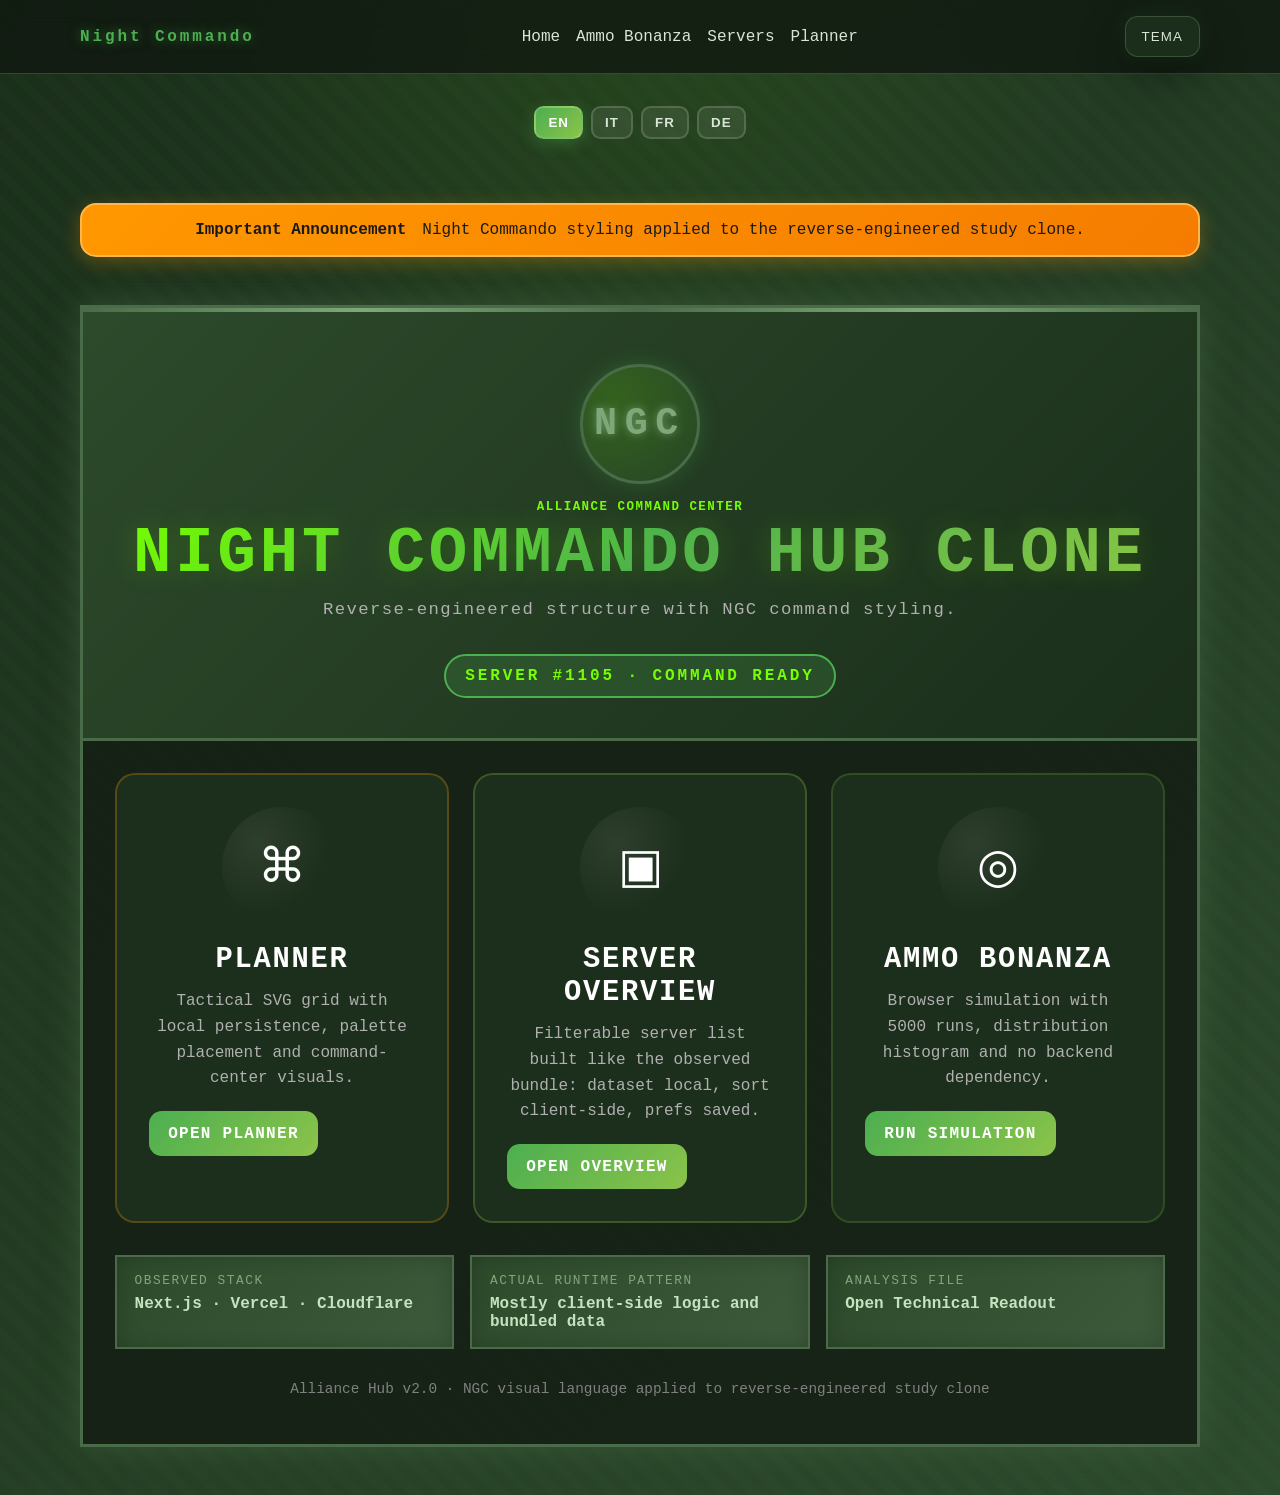
==== index.html @ fc0028a7 "Initial Last War Season 5 planner snapshot" ====
<!DOCTYPE html>
<html lang="it">
  <head>
    <meta charset="utf-8" />
    <meta name="viewport" content="width=device-width, initial-scale=1" />
    <title>Night Commando Clone Analysis</title>
    <link rel="stylesheet" href="/assets/styles.css" />
  </head>
  <body data-page="home">
    <header class="site-header">
      <div class="wrap nav">
        <a class="brand" href="/">Night Commando</a>
        <nav class="main-nav">
          <a href="/">Home</a>
          <a href="/events/ammo-bonanza/">Ammo Bonanza</a>
          <a href="/servers/">Servers</a>
          <a href="/maps/planner/">Planner</a>
        </nav>
        <button id="theme-toggle" class="ghost-button" type="button">Tema</button>
      </div>
    </header>

    <main>
      <section class="wrap section home-topbar">
        <div class="lang-cluster">
          <button class="lang-pill active" type="button">EN</button>
          <button class="lang-pill" type="button">IT</button>
          <button class="lang-pill" type="button">FR</button>
          <button class="lang-pill" type="button">DE</button>
        </div>
      </section>

      <section class="wrap section">
        <div class="announcement-banner">
          <strong>Important Announcement</strong>
          <span>Night Commando styling applied to the reverse-engineered study clone.</span>
        </div>
      </section>

      <section class="wrap home-command-center">
        <div class="home-shell">
          <div class="home-header">
            <div class="alliance-seal">NGC</div>
            <p class="eyebrow">Alliance Command Center</p>
            <h1>Night Commando Hub Clone</h1>
            <p class="subtitle">Reverse-engineered structure with NGC command styling.</p>
            <div class="alliance-tag">SERVER #1105 · COMMAND READY</div>
          </div>

          <div class="cards-container">
            <a class="card-link" href="/maps/planner/">
              <article class="command-card planner-card">
                <div class="card-icon">⌘</div>
                <h2 class="card-title">Planner</h2>
                <p class="card-description">
                  Tactical SVG grid with local persistence, palette placement and command-center visuals.
                </p>
                <span class="card-button">Open Planner</span>
              </article>
            </a>

            <a class="card-link" href="/servers/">
              <article class="command-card stats-card">
                <div class="card-icon">▣</div>
                <h2 class="card-title">Server Overview</h2>
                <p class="card-description">
                  Filterable server list built like the observed bundle: dataset local, sort client-side, prefs saved.
                </p>
                <span class="card-button">Open Overview</span>
              </article>
            </a>

            <a class="card-link" href="/events/ammo-bonanza/">
              <article class="command-card sim-card">
                <div class="card-icon">◎</div>
                <h2 class="card-title">Ammo Bonanza</h2>
                <p class="card-description">
                  Browser simulation with 5000 runs, distribution histogram and no backend dependency.
                </p>
                <span class="card-button">Run Simulation</span>
              </article>
            </a>
          </div>

          <div class="home-readout">
            <div class="readout-card">
              <span class="readout-label">Observed Stack</span>
              <strong>Next.js · Vercel · Cloudflare</strong>
            </div>
            <div class="readout-card">
              <span class="readout-label">Actual Runtime Pattern</span>
              <strong>Mostly client-side logic and bundled data</strong>
            </div>
            <div class="readout-card">
              <span class="readout-label">Analysis File</span>
              <strong><a href="/ANALISI.md">Open Technical Readout</a></strong>
            </div>
          </div>

          <footer class="home-footer">
            <p>Alliance Hub v2.0 · NGC visual language applied to reverse-engineered study clone</p>
          </footer>
        </div>
      </section>
    </main>

    <script src="/assets/app.js"></script>
  </body>
</html>
---- assets/styles.css ----
:root {
  --bg: #101810;
  --bg-strong: #182718;
  --panel: rgba(30, 50, 30, 0.88);
  --panel-2: rgba(41, 66, 41, 0.92);
  --text: #d9e6d6;
  --muted: #a4b7a1;
  --line: rgba(130, 168, 122, 0.3);
  --accent: #4caf50;
  --accent-strong: #76ff03;
  --secondary: #8bc34a;
  --warning: #ff9800;
  --focus: #90ee90;
  --shadow: 0 18px 46px rgba(0, 0, 0, 0.4);
  --panel-shadow: 0 0 22px rgba(76, 175, 80, 0.12);
}

body.dark {
  --bg: #0f160f;
  --bg-strong: #162616;
  --panel: rgba(30, 50, 30, 0.88);
  --panel-2: rgba(41, 66, 41, 0.92);
  --text: #d9e6d6;
  --muted: #a4b7a1;
  --line: rgba(130, 168, 122, 0.3);
  --accent: #4caf50;
  --accent-strong: #76ff03;
  --secondary: #8bc34a;
  --warning: #ff9800;
  --focus: #90ee90;
  --shadow: 0 18px 46px rgba(0, 0, 0, 0.4);
  --panel-shadow: 0 0 22px rgba(76, 175, 80, 0.12);
}

* { box-sizing: border-box; }

html, body {
  margin: 0;
  min-height: 100%;
  background:
    repeating-linear-gradient(
      45deg,
      transparent,
      transparent 10px,
      rgba(76, 175, 80, 0.025) 10px,
      rgba(76, 175, 80, 0.025) 20px
    ),
    radial-gradient(circle at top center, rgba(118, 255, 3, 0.08), transparent 30rem),
    linear-gradient(135deg, #1a2e1a 0%, #2d4a2d 100%);
  color: var(--text);
  font-family: "Courier New", monospace;
}

a { color: inherit; text-decoration: none; }
code { font-family: monospace; }

.wrap {
  width: min(1120px, calc(100% - 2rem));
  margin: 0 auto;
}

.site-header {
  position: sticky;
  top: 0;
  z-index: 20;
  background: rgba(16, 24, 16, 0.78);
  backdrop-filter: blur(12px);
  border-bottom: 1px solid var(--line);
}

.nav {
  display: flex;
  gap: 1rem;
  align-items: center;
  justify-content: space-between;
  padding: 1rem 0;
}

.brand {
  font-weight: 800;
  letter-spacing: 0.18em;
  color: var(--accent);
  text-shadow: 0 0 12px rgba(76, 175, 80, 0.5);
}

.main-nav {
  display: flex;
  gap: 1rem;
  flex-wrap: wrap;
}

.main-nav a[aria-current="page"] {
  color: var(--accent-strong);
  font-weight: 700;
}

.ghost-button,
.secondary-button,
.primary-button,
.palette-item {
  border: 1px solid var(--line);
  background: var(--panel);
  color: var(--text);
  padding: 0.75rem 1rem;
  border-radius: 0.8rem;
  cursor: pointer;
  box-shadow: var(--shadow), var(--panel-shadow);
  backdrop-filter: blur(10px);
  text-transform: uppercase;
  letter-spacing: 0.08em;
}

.primary-button {
  background: linear-gradient(135deg, var(--accent) 0%, var(--secondary) 100%);
  border-color: rgba(118, 255, 3, 0.3);
  color: #fff;
}

.primary-button:hover {
  background: linear-gradient(135deg, #5a7b57 0%, #6a8b67 100%);
  box-shadow: 0 8px 22px rgba(76, 175, 80, 0.35);
}
.secondary-button:hover,
.ghost-button:hover,
.palette-item:hover {
  background: var(--panel-2);
  transform: translateY(-2px);
}

.palette-item.is-active {
  border-color: rgba(118, 255, 3, 0.5);
  color: var(--accent-strong);
  box-shadow: 0 0 18px rgba(118, 255, 3, 0.18), var(--shadow);
}

.hero {
  padding: 4rem 0 2rem;
}

.home-topbar {
  padding-bottom: 0;
}

.lang-cluster {
  display: flex;
  justify-content: center;
  gap: 0.5rem;
  flex-wrap: wrap;
}

.lang-pill {
  background: rgba(255, 255, 255, 0.08);
  border: 2px solid rgba(255, 255, 255, 0.15);
  color: var(--text);
  padding: 0.45rem 0.75rem;
  border-radius: 0.6rem;
  cursor: pointer;
  letter-spacing: 0.08em;
  font-weight: 700;
}

.lang-pill.active {
  background: linear-gradient(135deg, var(--accent) 0%, var(--secondary) 100%);
  color: white;
  box-shadow: 0 4px 15px rgba(76, 175, 80, 0.35);
}

.announcement-banner {
  display: flex;
  gap: 1rem;
  align-items: center;
  justify-content: center;
  padding: 1rem 1.25rem;
  border-radius: 1rem;
  background: linear-gradient(135deg, #ff9800 0%, #f57c00 100%);
  color: #1a1a1a;
  border: 2px solid #ffb74d;
  box-shadow: 0 5px 20px rgba(255, 152, 0, 0.3);
}

.home-command-center {
  padding-top: 1rem;
  padding-bottom: 3rem;
}

.home-shell {
  max-width: 1200px;
  margin: 0 auto;
  background: rgba(20, 32, 20, 0.9);
  border: 3px solid #4a6b47;
  box-shadow: 0 0 30px rgba(74, 107, 71, 0.5);
  position: relative;
  overflow: hidden;
}

.home-shell::before {
  content: "";
  position: absolute;
  inset: 0 auto auto 0;
  width: 100%;
  height: 4px;
  background: linear-gradient(90deg, #4a6b47 0%, #7fa87a 25%, #4a6b47 50%, #7fa87a 75%, #4a6b47 100%);
}

.home-header {
  text-align: center;
  padding: 3.5rem 1.5rem 2.5rem;
  background: linear-gradient(135deg, #2d4a2b 0%, #1a2e1a 100%);
  border-bottom: 3px solid #4a6b47;
}

.alliance-seal {
  width: 120px;
  height: 120px;
  margin: 0 auto 1rem;
  display: grid;
  place-items: center;
  border-radius: 999px;
  border: 3px solid #4a6b47;
  background: radial-gradient(circle at 30% 30%, rgba(118, 255, 3, 0.18), rgba(76, 175, 80, 0.08));
  color: #7fa87a;
  font-size: 2.4rem;
  font-weight: 800;
  letter-spacing: 0.2em;
  text-shadow: 0 0 10px rgba(127, 168, 122, 0.8);
  box-shadow: 0 0 20px rgba(76, 175, 80, 0.25);
}

.home-header h1 {
  margin-bottom: 0.75rem;
  background: linear-gradient(135deg, var(--accent-strong) 0%, var(--accent) 50%, var(--secondary) 100%);
  -webkit-background-clip: text;
  background-clip: text;
  color: transparent;
  text-shadow: 0 0 30px rgba(118, 255, 3, 0.2);
}

.subtitle {
  font-size: 1.08rem;
  color: #b0b0b0;
  letter-spacing: 0.08em;
}

.alliance-tag {
  display: inline-block;
  margin-top: 1.1rem;
  padding: 0.7rem 1.2rem;
  background: rgba(76, 175, 80, 0.2);
  border: 2px solid var(--accent);
  border-radius: 999px;
  font-weight: 700;
  color: var(--accent-strong);
  letter-spacing: 0.18em;
}

.cards-container {
  display: grid;
  grid-template-columns: repeat(auto-fit, minmax(320px, 1fr));
  gap: 1.5rem;
  padding: 2rem;
}

.card-link {
  display: block;
  text-decoration: none;
  color: inherit;
}

.command-card {
  min-height: 100%;
  background: rgba(30, 50, 30, 0.8);
  border: 2px solid rgba(255, 255, 255, 0.1);
  border-radius: 1.25rem;
  padding: 2rem;
  transition: all 0.35s ease;
  position: relative;
  overflow: hidden;
  backdrop-filter: blur(10px);
}

.command-card::before {
  content: "";
  position: absolute;
  inset: 0;
  background: linear-gradient(135deg, transparent 0%, rgba(255, 255, 255, 0.08) 100%);
  opacity: 0;
  transition: opacity 0.35s ease;
}

.card-link:hover .command-card::before {
  opacity: 1;
}

.card-link:hover .command-card {
  transform: translateY(-10px);
  box-shadow: 0 20px 60px rgba(0, 0, 0, 0.5);
}

.planner-card { border-color: rgba(255, 152, 0, 0.26); }
.stats-card { border-color: rgba(139, 195, 74, 0.28); }
.sim-card { border-color: rgba(104, 159, 56, 0.28); }

.card-link:hover .planner-card { border-color: #ff9800; box-shadow: 0 20px 60px rgba(255, 152, 0, 0.22); }
.card-link:hover .stats-card { border-color: #8bc34a; box-shadow: 0 20px 60px rgba(139, 195, 74, 0.22); }
.card-link:hover .sim-card { border-color: #689f38; box-shadow: 0 20px 60px rgba(104, 159, 56, 0.22); }

.card-icon {
  width: 120px;
  height: 120px;
  margin: 0 auto 1rem;
  display: grid;
  place-items: center;
  font-size: 3rem;
  color: #ffffff;
  border-radius: 999px;
  background: radial-gradient(circle at 30% 30%, rgba(255, 255, 255, 0.08), transparent 60%);
}

.card-title {
  text-align: center;
  font-size: 1.8rem;
  margin-bottom: 0.85rem;
  color: #ffffff;
}

.card-description {
  text-align: center;
  font-size: 1rem;
  color: #b0b0b0;
  line-height: 1.6;
  margin-bottom: 1.2rem;
}

.card-button {
  display: inline-block;
  padding: 0.85rem 1.2rem;
  border-radius: 0.8rem;
  background: linear-gradient(135deg, var(--accent) 0%, var(--secondary) 100%);
  color: white;
  font-weight: 700;
  text-transform: uppercase;
  letter-spacing: 0.08em;
}

.home-readout {
  display: grid;
  grid-template-columns: repeat(3, minmax(0, 1fr));
  gap: 1rem;
  padding: 0 2rem 2rem;
}

.readout-card {
  background: linear-gradient(135deg, #2d4a2b 0%, #3d5a3b 100%);
  border: 2px solid #4a6b47;
  padding: 1rem 1.1rem;
  color: #c4e3bf;
  box-shadow: inset 0 0 20px rgba(0, 0, 0, 0.2);
}

.readout-label {
  display: block;
  margin-bottom: 0.45rem;
  color: #7fa87a;
  font-size: 0.8rem;
  text-transform: uppercase;
  letter-spacing: 0.12em;
}

.home-footer {
  text-align: center;
  padding: 0 1.5rem 2rem;
  color: #808080;
  font-size: 0.9rem;
}

.hero-grid {
  display: grid;
  gap: 2rem;
  align-items: center;
  grid-template-columns: 1.25fr 0.95fr;
}

.eyebrow {
  margin: 0 0 0.5rem;
  text-transform: uppercase;
  letter-spacing: 0.12em;
  font-size: 0.78rem;
  color: var(--accent-strong);
  font-weight: 700;
}

h1, h2, h3, p { margin-top: 0; }
h1 { font-size: clamp(2rem, 5vw, 4rem); line-height: 1.02; }
h2 { font-size: clamp(1.5rem, 3vw, 2.2rem); }

h1, h2 {
  text-transform: uppercase;
  letter-spacing: 0.06em;
}

.lede {
  font-size: 1.05rem;
  color: var(--muted);
  max-width: 64ch;
}

.actions,
.sidebar-actions,
.toolbar-row,
.radio-row {
  display: flex;
  gap: 0.75rem;
  flex-wrap: wrap;
}

.section { padding: 2rem 0; }

.section-head { margin-bottom: 1rem; }

.card-grid {
  display: grid;
  gap: 1rem;
}

.card-grid.three { grid-template-columns: repeat(3, minmax(0, 1fr)); }

.card,
.tool-sidebar,
.toolbar,
.table-card {
  background: var(--panel);
  border: 2px solid var(--line);
  border-radius: 1.2rem;
  padding: 1.2rem;
  box-shadow: var(--shadow), var(--panel-shadow);
  backdrop-filter: blur(10px);
  position: relative;
  overflow: hidden;
}

.card::before,
.tool-sidebar::before,
.toolbar::before,
.table-card::before {
  content: "";
  position: absolute;
  inset: 0;
  background: linear-gradient(135deg, transparent 0%, rgba(255, 255, 255, 0.06) 100%);
  opacity: 0;
  transition: opacity 0.3s ease;
  pointer-events: none;
}

.card:hover::before,
.tool-sidebar:hover::before,
.toolbar:hover::before,
.table-card:hover::before {
  opacity: 1;
}

.link-card { display: block; }

.link-card:hover,
.mock-card:hover {
  transform: translateY(-6px);
  border-color: rgba(118, 255, 3, 0.35);
  box-shadow: 0 20px 60px rgba(0, 0, 0, 0.5), 0 0 24px rgba(76, 175, 80, 0.16);
}

.callout {
  border-left: 6px solid var(--warning);
}

.mock-card {
  min-height: 340px;
  display: grid;
  place-items: center;
}

.grid-preview {
  display: grid;
  grid-template-columns: repeat(5, 1fr);
  gap: 0.6rem;
  width: min(320px, 100%);
}

.grid-preview span {
  aspect-ratio: 1;
  border-radius: 0.6rem;
  background: rgba(127, 168, 122, 0.18);
}

.grid-preview .accent { background: rgba(118, 255, 3, 0.3); }
.grid-preview .soft { background: rgba(76, 175, 80, 0.16); }

.muted { color: var(--muted); }
.small { font-size: 0.88rem; }
.grow { flex: 1 1 240px; }

.tool-layout {
  display: grid;
  gap: 1rem;
  grid-template-columns: 260px minmax(0, 1fr);
  padding: 2rem 0;
}

.side-links {
  display: grid;
  gap: 0.5rem;
}

.side-links a,
.side-links span {
  padding: 0.75rem 0.85rem;
  border-radius: 0.75rem;
  background: var(--panel-2);
}

.side-links .active {
  background: rgba(76, 175, 80, 0.22);
  color: var(--accent-strong);
  font-weight: 700;
}

.form-block {
  display: grid;
  gap: 1rem;
  margin: 1.5rem 0;
}

.field {
  display: grid;
  gap: 0.35rem;
}

input,
select,
textarea {
  width: 100%;
  padding: 0.85rem 0.95rem;
  border: 1px solid var(--line);
  border-radius: 0.8rem;
  background: var(--panel);
  color: var(--text);
}

.result-grid {
  display: grid;
  grid-template-columns: repeat(3, minmax(0, 1fr));
  gap: 1rem;
  margin: 1rem 0;
}

.stat-card {
  border: 2px solid var(--line);
  border-radius: 1rem;
  padding: 1rem;
  background: var(--panel-2);
}

.stat-label {
  display: block;
  color: var(--muted);
  margin-bottom: 0.4rem;
}

.inset-card {
  margin-top: 1rem;
  background: var(--panel-2);
}

.histogram {
  display: grid;
  align-items: end;
  grid-auto-flow: column;
  grid-auto-columns: 1fr;
  gap: 0.4rem;
  min-height: 220px;
}

.bar {
  background: linear-gradient(180deg, var(--accent-strong), var(--accent));
  border-radius: 0.4rem 0.4rem 0 0;
  box-shadow: 0 0 12px rgba(118, 255, 3, 0.24);
}

.bar-wrap {
  display: grid;
  gap: 0.5rem;
  align-items: end;
}

.bar-label {
  font-size: 0.78rem;
  color: var(--muted);
  text-align: center;
}

.data-table {
  width: 100%;
  border-collapse: collapse;
}

.data-table th,
.data-table td {
  padding: 0.9rem 0.8rem;
  border-bottom: 1px solid var(--line);
  text-align: left;
}

.data-table thead {
  background: rgba(74, 107, 71, 0.2);
}

.data-table tbody tr:hover {
  background: rgba(127, 168, 122, 0.08);
}

.planner-shell {
  display: grid;
  grid-template-columns: 320px minmax(0, 1fr);
  gap: 1.1rem;
  padding: 1rem;
  min-height: calc(100vh - 73px);
  align-items: start;
}

.planner-sidebar {
  position: sticky;
  top: 86px;
  max-height: calc(100vh - 102px);
  overflow: auto;
}

.planner-stage {
  min-width: 0;
}

.palette {
  display: grid;
  gap: 0.6rem;
  margin: 1rem 0;
}

.palette-group {
  display: grid;
  gap: 0.6rem;
}

.palette-group + .palette-group {
  padding-top: 0.8rem;
  border-top: 1px solid var(--line);
}

.palette-title {
  margin: 0;
  font-size: 0.8rem;
  color: var(--accent-strong);
  text-transform: uppercase;
  letter-spacing: 0.12em;
}

.palette-note {
  display: block;
  margin-top: 0.3rem;
  color: var(--muted);
  font-size: 0.72rem;
}

.toggle-row {
  display: flex;
  align-items: center;
  gap: 0.65rem;
  padding: 0.65rem 0.8rem;
  border-radius: 0.75rem;
  background: var(--panel-2);
  color: var(--text);
}

.toggle-row input {
  width: auto;
  margin: 0;
}

.detail-card,
.route-list {
  display: grid;
  gap: 0.45rem;
  padding: 0.85rem;
  border-radius: 0.85rem;
  background: var(--panel-2);
  border: 1px solid var(--line);
}

.button-row {
  display: flex;
  gap: 0.5rem;
  flex-wrap: wrap;
}

.alliance-row {
  display: grid;
  grid-template-columns: minmax(0, 1fr) auto;
  gap: 0.45rem;
  align-items: stretch;
}

.alliance-row.is-active .alliance-chip {
  border-color: rgba(118, 255, 3, 0.45);
  box-shadow: 0 0 0 1px rgba(118, 255, 3, 0.2) inset;
}

.alliance-chip,
.alliance-delete {
  border: 1px solid var(--line);
  border-radius: 0.75rem;
  background: rgba(17, 28, 17, 0.46);
  color: var(--text);
}

.alliance-chip {
  width: 100%;
  display: grid;
  gap: 0.1rem;
  justify-items: start;
  padding: 0.7rem 0.8rem;
  text-align: left;
}

.alliance-delete {
  min-width: 42px;
  font-size: 1.2rem;
}

.alliance-color {
  width: 0.85rem;
  height: 0.85rem;
  border-radius: 999px;
  box-shadow: 0 0 0 1px rgba(255,255,255,0.18) inset;
}

.alliance-start-flag {
  display: inline-flex;
  align-items: center;
  justify-content: center;
  min-width: 3.1rem;
  padding: 0.18rem 0.45rem;
  border-radius: 999px;
  background: rgba(255,255,255,0.12);
  border: 1px solid rgba(255,255,255,0.35);
  color: #f5fbff;
  font-size: 0.66rem;
  font-weight: 800;
  letter-spacing: 0.08em;
}

.route-empty {
  color: var(--muted);
  font-size: 0.84rem;
}

.route-step {
  display: grid;
  gap: 0.15rem;
  padding: 0.65rem 0.75rem;
  border-radius: 0.75rem;
  background: rgba(17, 28, 17, 0.46);
  border: 1px solid rgba(130, 168, 122, 0.2);
}

.route-step.role-main-trunk {
  border-color: rgba(139, 193, 247, 0.44);
  background: rgba(20, 35, 44, 0.5);
}

.route-step.role-war-day-side,
.route-step.role-support-side {
  border-style: dashed;
  border-color: rgba(244, 193, 69, 0.46);
  background: rgba(44, 35, 18, 0.38);
}

.route-step.role-release {
  border-color: rgba(255, 107, 107, 0.48);
  background: rgba(52, 24, 24, 0.4);
}

.route-step strong {
  color: var(--accent-strong);
}

.timeline-day {
  display: grid;
  gap: 0.35rem;
  padding: 0.7rem 0.75rem;
  border-radius: 0.8rem;
  background: rgba(17, 28, 17, 0.56);
  border: 1px solid rgba(130, 168, 122, 0.24);
}

.timeline-day strong {
  color: var(--accent-strong);
}

.timeline-actions {
  color: var(--muted);
  font-size: 0.78rem;
  line-height: 1.45;
}

.simulation-plan {
  display: grid;
  gap: 0.5rem;
  padding: 0.75rem;
  border-radius: 0.85rem;
  background: rgba(17, 28, 17, 0.52);
  border: 1px solid rgba(130, 168, 122, 0.28);
}

.simulation-plan.is-preview {
  border-color: rgba(139, 193, 247, 0.9);
  box-shadow: inset 0 0 0 1px rgba(139, 193, 247, 0.3);
}

.simulation-plan-header {
  display: flex;
  align-items: center;
  justify-content: space-between;
  gap: 0.75rem;
  flex-wrap: wrap;
}

.simulation-plan-metrics {
  display: grid;
  grid-template-columns: repeat(2, minmax(0, 1fr));
  gap: 0.45rem;
}

.simulation-metric {
  padding: 0.5rem 0.6rem;
  border-radius: 0.7rem;
  background: rgba(76, 175, 80, 0.08);
  border: 1px solid rgba(130, 168, 122, 0.18);
  font-size: 0.78rem;
}

.planner-stage {
  display: grid;
  gap: 0.75rem;
}

.planner-toolbar {
  display: flex;
  align-items: center;
  justify-content: space-between;
  gap: 0.75rem;
  flex-wrap: wrap;
  padding: 0.75rem 1rem;
  border: 2px solid var(--line);
  border-radius: 1rem;
  background: var(--panel);
  box-shadow: var(--shadow), var(--panel-shadow);
}

.planner-day-legend {
  display: flex;
  align-items: center;
  gap: 0.45rem;
  flex-wrap: wrap;
}

.legend-pill {
  display: inline-flex;
  align-items: center;
  justify-content: center;
  min-width: 2.4rem;
  padding: 0.35rem 0.55rem;
  border-radius: 999px;
  font-size: 0.72rem;
  font-weight: 800;
  color: #101810;
  border: 1px solid rgba(10, 20, 10, 0.35);
}

.legend-pill.day-1 { background: #8BC1F7; }
.legend-pill.day-2 { background: #4CB140; }
.legend-pill.day-3 { background: #F4C145; }
.legend-pill.day-4 { background: #EC7A08; }
.legend-pill.day-5 { background: #FA83FC; }

.planner-board {
  min-height: 78vh;
  padding: 0.35rem;
  overflow: auto;
  border: 1px solid rgba(130, 168, 122, 0.18);
  background:
    radial-gradient(circle at center, rgba(118, 255, 3, 0.06), transparent 42%),
    linear-gradient(180deg, rgba(21, 35, 21, 0.98), rgba(13, 20, 13, 0.98));
}

.planner-svg {
  display: block;
  width: 100%;
  min-width: 1200px;
  height: auto;
  background:
    radial-gradient(circle at center, rgba(118, 255, 3, 0.08), transparent 38%),
    linear-gradient(180deg, #1a281a, #121a12);
  border-radius: 1rem;
  box-shadow: inset 0 0 0 1px rgba(130, 168, 122, 0.12);
}

.planner-svg image {
  pointer-events: none;
}

.map-cell {
  cursor: pointer;
  transition: opacity 140ms ease, transform 140ms ease, stroke 140ms ease;
}

.map-cell:hover {
  opacity: 1;
}

.map-cell.is-selected {
  stroke: #76ff03;
  stroke-width: 4;
}

.map-cell.is-path {
  stroke-width: 3;
  filter: saturate(1.08) brightness(1.08);
}

.map-cell.is-path.role-main-trunk {
  filter: saturate(1.14) brightness(1.12);
}

.map-cell.is-path.role-war-day-side,
.map-cell.is-path.role-support-side {
  stroke-dasharray: 6 4;
  filter: saturate(0.96) brightness(1.02);
}

.map-cell.is-path.role-release {
  stroke-dasharray: 3 3;
}

.map-cell.is-start {
  filter: saturate(1.15) brightness(1.15);
}

.map-cell.is-other-start {
  filter: saturate(1.05) brightness(1.06);
}

.map-path-line {
  stroke: #ffeb3b;
  stroke-width: 8;
  stroke-linecap: round;
  stroke-linejoin: round;
  fill: none;
  opacity: 0.8;
  pointer-events: none;
}

.map-path-dot {
  fill: #ffeb3b;
  stroke: #1a1a1a;
  stroke-width: 2;
  pointer-events: none;
}

.map-path-dot.role-main-trunk {
  stroke-width: 2.4;
}

.map-path-dot.role-war-day-side,
.map-path-dot.role-support-side {
  stroke: #fff4c2;
  stroke-dasharray: 4 2;
}

.map-path-dot.role-release {
  stroke: #ffd0d0;
}

.map-path-text {
  fill: #101810;
  font-family: "Courier New", monospace;
  font-size: 14px;
  font-weight: 800;
  text-anchor: middle;
  pointer-events: none;
}

.map-path-text.role-war-day-side,
.map-path-text.role-support-side {
  fill: #2b1f05;
}

.map-path-text.role-release {
  fill: #2b0505;
}

.map-start-badge {
  fill: rgba(255,255,255,0.92);
  stroke: rgba(16,24,16,0.85);
  stroke-width: 1.5;
  pointer-events: none;
}

.map-start-text {
  fill: #101810;
  font-family: "Courier New", monospace;
  font-size: 11px;
  font-weight: 900;
  letter-spacing: 0.08em;
  text-anchor: middle;
  pointer-events: none;
}

.map-marker {
  cursor: pointer;
}

.map-marker-core {
  stroke: rgba(10, 20, 10, 0.8);
  stroke-width: 3;
}

.map-marker.is-selected .map-marker-core {
  stroke: #76ff03;
  stroke-width: 5;
}

.map-marker.is-path .map-marker-core {
  stroke: #ffeb3b;
  stroke-width: 4;
}

.map-marker.is-path.role-main-trunk .map-marker-core {
  stroke-width: 5;
}

.map-marker.is-path.role-war-day-side .map-marker-core,
.map-marker.is-path.role-support-side .map-marker-core {
  stroke-dasharray: 7 4;
}

.map-marker-label {
  fill: #f6ffe9;
  font-family: "Courier New", monospace;
  font-size: 18px;
  font-weight: 700;
  text-anchor: middle;
  pointer-events: none;
}

.map-mini-label {
  fill: rgba(246, 255, 233, 0.9);
  font-family: "Courier New", monospace;
  font-size: 12px;
  font-weight: 700;
  text-anchor: middle;
  pointer-events: none;
}

.map-label {
  fill: #f3ffe8;
  font-family: "Courier New", monospace;
  font-size: 24px;
  font-weight: 700;
  text-anchor: middle;
  pointer-events: none;
}

.warzone-overlay {
  pointer-events: none;
}

.warzone-label {
  fill: rgba(245, 251, 255, 0.92);
  font-family: "Courier New", monospace;
  font-size: 14px;
  font-weight: 900;
  letter-spacing: 0.08em;
  text-anchor: middle;
  pointer-events: none;
}

.map-label.subtle {
  font-size: 18px;
  fill: rgba(243, 255, 232, 0.82);
}

body.dark .planner-svg {
  background: #172217;
}

@media (max-width: 900px) {
  .hero-grid,
  .tool-layout,
  .planner-shell,
  .card-grid.three,
  .result-grid,
  .home-readout {
    grid-template-columns: 1fr;
  }

  .planner-shell {
    gap: 0.85rem;
    padding: 0.75rem;
  }

  .planner-stage {
    order: -1;
  }

  .planner-sidebar {
    position: static;
    max-height: none;
    overflow: visible;
  }

  .planner-toolbar {
    position: sticky;
    top: 72px;
    z-index: 8;
  }

  .planner-board {
    min-height: 56vh;
    padding: 0.2rem;
  }

  .planner-svg {
    min-width: 900px;
  }

  .button-row {
    display: grid;
    grid-template-columns: 1fr 1fr;
  }

  .button-row > * {
    min-width: 0;
  }

  .simulation-plan-metrics {
    grid-template-columns: 1fr;
  }
}

@media (max-width: 560px) {
  .planner-shell {
    padding: 0.5rem;
  }

  .planner-toolbar {
    top: 68px;
    padding: 0.7rem 0.8rem;
  }

  .planner-board {
    min-height: 52vh;
  }

  .planner-svg {
    min-width: 760px;
  }

  .button-row {
    grid-template-columns: 1fr;
  }

  .detail-card,
  .route-list,
  .route-step,
  .simulation-plan {
    padding: 0.75rem;
  }
}
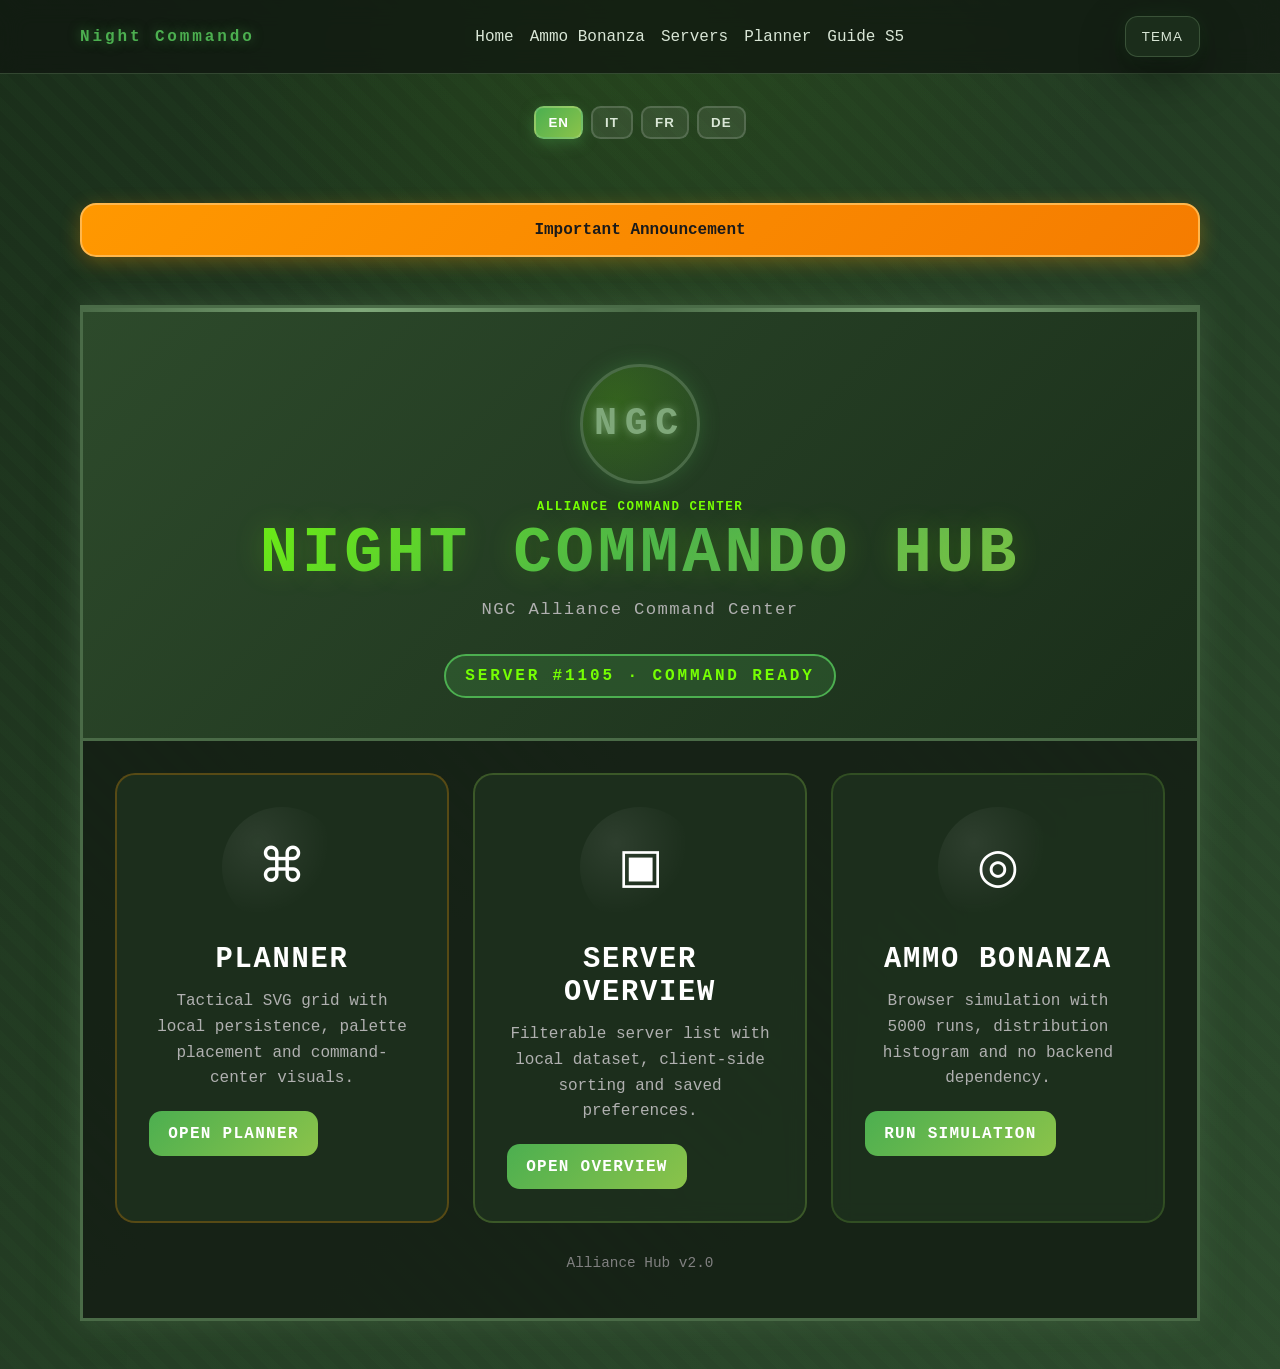
==== commit 2c672391: "Add Season 5 complete guide page - Full S5 Wild West guide with 8-week roadmap - Resources overview " ====
--- a/index.html
+++ b/index.html
@@ -3,18 +3,19 @@
   <head>
     <meta charset="utf-8" />
     <meta name="viewport" content="width=device-width, initial-scale=1" />
-    <title>Night Commando Clone Analysis</title>
-    <link rel="stylesheet" href="/assets/styles.css" />
+    <title>Night Commando Hub</title>
+    <link rel="stylesheet" href="./assets/styles.css" />
   </head>
   <body data-page="home">
     <header class="site-header">
       <div class="wrap nav">
-        <a class="brand" href="/">Night Commando</a>
+        <a class="brand" href="./">Night Commando</a>
         <nav class="main-nav">
-          <a href="/">Home</a>
-          <a href="/events/ammo-bonanza/">Ammo Bonanza</a>
-          <a href="/servers/">Servers</a>
-          <a href="/maps/planner/">Planner</a>
+          <a href="./">Home</a>
+          <a href="./events/ammo-bonanza/">Ammo Bonanza</a>
+          <a href="./servers/">Servers</a>
+          <a href="./maps/planner/">Planner</a>
+          <a href="./guide/">Guide S5</a>
         </nav>
         <button id="theme-toggle" class="ghost-button" type="button">Tema</button>
       </div>
@@ -33,7 +34,6 @@
       <section class="wrap section">
         <div class="announcement-banner">
           <strong>Important Announcement</strong>
-          <span>Night Commando styling applied to the reverse-engineered study clone.</span>
         </div>
       </section>
 
@@ -42,13 +42,13 @@
           <div class="home-header">
             <div class="alliance-seal">NGC</div>
             <p class="eyebrow">Alliance Command Center</p>
-            <h1>Night Commando Hub Clone</h1>
-            <p class="subtitle">Reverse-engineered structure with NGC command styling.</p>
+            <h1>Night Commando Hub</h1>
+            <p class="subtitle">NGC Alliance Command Center</p>
             <div class="alliance-tag">SERVER #1105 · COMMAND READY</div>
           </div>
 
           <div class="cards-container">
-            <a class="card-link" href="/maps/planner/">
+            <a class="card-link" href="./maps/planner/">
               <article class="command-card planner-card">
                 <div class="card-icon">⌘</div>
                 <h2 class="card-title">Planner</h2>
@@ -59,18 +59,18 @@
               </article>
             </a>
 
-            <a class="card-link" href="/servers/">
+            <a class="card-link" href="./servers/">
               <article class="command-card stats-card">
                 <div class="card-icon">▣</div>
                 <h2 class="card-title">Server Overview</h2>
                 <p class="card-description">
-                  Filterable server list built like the observed bundle: dataset local, sort client-side, prefs saved.
+                  Filterable server list with local dataset, client-side sorting and saved preferences.
                 </p>
                 <span class="card-button">Open Overview</span>
               </article>
             </a>
 
-            <a class="card-link" href="/events/ammo-bonanza/">
+            <a class="card-link" href="./events/ammo-bonanza/">
               <article class="command-card sim-card">
                 <div class="card-icon">◎</div>
                 <h2 class="card-title">Ammo Bonanza</h2>
@@ -82,28 +82,14 @@
             </a>
           </div>
 
-          <div class="home-readout">
-            <div class="readout-card">
-              <span class="readout-label">Observed Stack</span>
-              <strong>Next.js · Vercel · Cloudflare</strong>
-            </div>
-            <div class="readout-card">
-              <span class="readout-label">Actual Runtime Pattern</span>
-              <strong>Mostly client-side logic and bundled data</strong>
-            </div>
-            <div class="readout-card">
-              <span class="readout-label">Analysis File</span>
-              <strong><a href="/ANALISI.md">Open Technical Readout</a></strong>
-            </div>
-          </div>
 
           <footer class="home-footer">
-            <p>Alliance Hub v2.0 · NGC visual language applied to reverse-engineered study clone</p>
+            <p>Alliance Hub v2.0</p>
           </footer>
         </div>
       </section>
     </main>
 
-    <script src="/assets/app.js"></script>
+    <script src="./assets/app.js"></script>
   </body>
 </html>
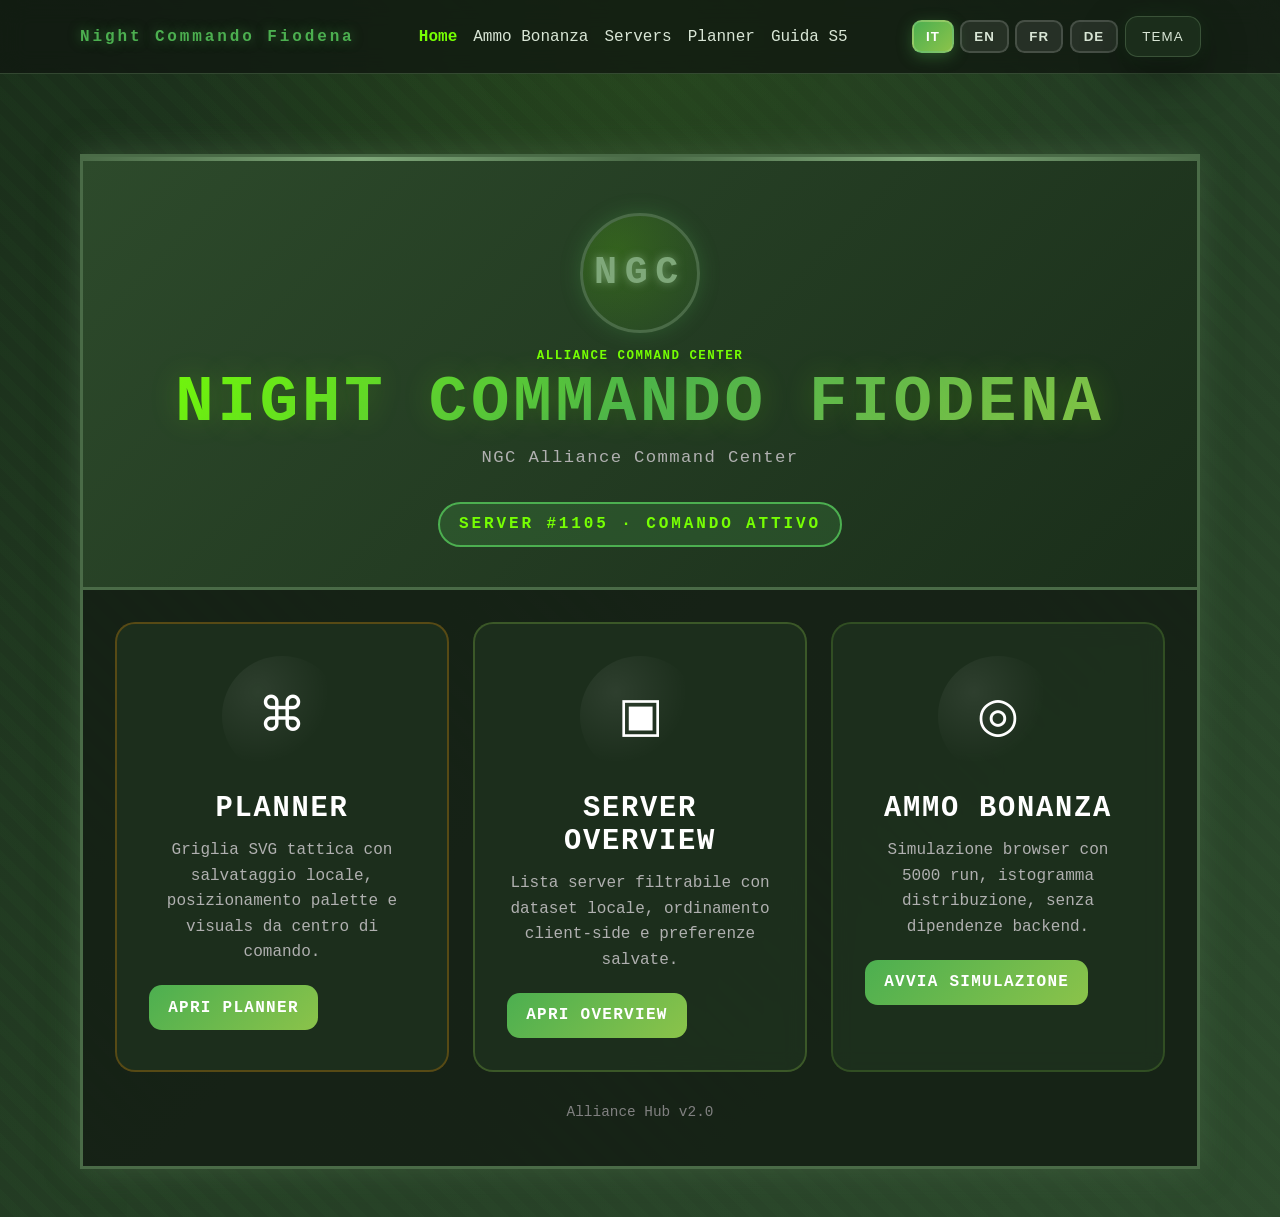
==== commit 88c961b3: "Add full i18n system (IT/EN/FR/DE) + rename to Night Commando Fiodena - Remove all CptHedgehog refer" ====
--- a/index.html
+++ b/index.html
@@ -3,93 +3,80 @@
   <head>
     <meta charset="utf-8" />
     <meta name="viewport" content="width=device-width, initial-scale=1" />
-    <title>Night Commando Hub</title>
+    <title>Night Commando Fiodena</title>
     <link rel="stylesheet" href="./assets/styles.css" />
   </head>
   <body data-page="home">
     <header class="site-header">
       <div class="wrap nav">
-        <a class="brand" href="./">Night Commando</a>
+        <a class="brand" href="./" data-i18n="nav_brand">Night Commando Fiodena</a>
         <nav class="main-nav">
-          <a href="./">Home</a>
-          <a href="./events/ammo-bonanza/">Ammo Bonanza</a>
-          <a href="./servers/">Servers</a>
-          <a href="./maps/planner/">Planner</a>
-          <a href="./guide/">Guide S5</a>
+          <a href="./" aria-current="page" data-i18n="nav_home">Home</a>
+          <a href="./events/ammo-bonanza/" data-i18n="nav_ammo">Ammo Bonanza</a>
+          <a href="./servers/" data-i18n="nav_servers">Servers</a>
+          <a href="./maps/planner/" data-i18n="nav_planner">Planner</a>
+          <a href="./guide/" data-i18n="nav_guide">Guida S5</a>
         </nav>
-        <button id="theme-toggle" class="ghost-button" type="button">Tema</button>
+        <div style="display:flex;gap:0.4rem;align-items:center">
+          <button class="lang-pill active" type="button">IT</button>
+          <button class="lang-pill" type="button">EN</button>
+          <button class="lang-pill" type="button">FR</button>
+          <button class="lang-pill" type="button">DE</button>
+          <button id="theme-toggle" class="ghost-button" type="button" data-i18n="ui_theme">Tema</button>
+        </div>
       </div>
     </header>
 
     <main>
-      <section class="wrap section home-topbar">
-        <div class="lang-cluster">
-          <button class="lang-pill active" type="button">EN</button>
-          <button class="lang-pill" type="button">IT</button>
-          <button class="lang-pill" type="button">FR</button>
-          <button class="lang-pill" type="button">DE</button>
-        </div>
-      </section>
-
-      <section class="wrap section">
-        <div class="announcement-banner">
-          <strong>Important Announcement</strong>
-        </div>
-      </section>
+      <section class="wrap section home-topbar"></section>
 
       <section class="wrap home-command-center">
         <div class="home-shell">
           <div class="home-header">
             <div class="alliance-seal">NGC</div>
-            <p class="eyebrow">Alliance Command Center</p>
-            <h1>Night Commando Hub</h1>
-            <p class="subtitle">NGC Alliance Command Center</p>
-            <div class="alliance-tag">SERVER #1105 · COMMAND READY</div>
+            <p class="eyebrow" data-i18n="home_eyebrow">Alliance Command Center</p>
+            <h1 data-i18n="home_title">Night Commando Fiodena</h1>
+            <p class="subtitle" data-i18n="home_subtitle">NGC Alliance Command Center</p>
+            <div class="alliance-tag" data-i18n="home_tag">SERVER #1105 · COMANDO ATTIVO</div>
           </div>
 
           <div class="cards-container">
             <a class="card-link" href="./maps/planner/">
               <article class="command-card planner-card">
                 <div class="card-icon">⌘</div>
-                <h2 class="card-title">Planner</h2>
-                <p class="card-description">
-                  Tactical SVG grid with local persistence, palette placement and command-center visuals.
-                </p>
-                <span class="card-button">Open Planner</span>
+                <h2 class="card-title" data-i18n="home_card1_title">Planner</h2>
+                <p class="card-description" data-i18n="home_card1_desc">Griglia SVG tattica con salvataggio locale, posizionamento palette e visuals da centro di comando.</p>
+                <span class="card-button" data-i18n="home_card1_btn">Apri Planner</span>
               </article>
             </a>
 
             <a class="card-link" href="./servers/">
               <article class="command-card stats-card">
                 <div class="card-icon">▣</div>
-                <h2 class="card-title">Server Overview</h2>
-                <p class="card-description">
-                  Filterable server list with local dataset, client-side sorting and saved preferences.
-                </p>
-                <span class="card-button">Open Overview</span>
+                <h2 class="card-title" data-i18n="home_card2_title">Server Overview</h2>
+                <p class="card-description" data-i18n="home_card2_desc">Lista server filtrabile con dataset locale, ordinamento client-side e preferenze salvate.</p>
+                <span class="card-button" data-i18n="home_card2_btn">Apri Overview</span>
               </article>
             </a>
 
             <a class="card-link" href="./events/ammo-bonanza/">
               <article class="command-card sim-card">
                 <div class="card-icon">◎</div>
-                <h2 class="card-title">Ammo Bonanza</h2>
-                <p class="card-description">
-                  Browser simulation with 5000 runs, distribution histogram and no backend dependency.
-                </p>
-                <span class="card-button">Run Simulation</span>
+                <h2 class="card-title" data-i18n="home_card3_title">Ammo Bonanza</h2>
+                <p class="card-description" data-i18n="home_card3_desc">Simulazione browser con 5000 run, istogramma distribuzione, senza dipendenze backend.</p>
+                <span class="card-button" data-i18n="home_card3_btn">Avvia Simulazione</span>
               </article>
             </a>
           </div>
 
-
           <footer class="home-footer">
-            <p>Alliance Hub v2.0</p>
+            <p data-i18n="home_footer">Alliance Hub v2.0</p>
           </footer>
         </div>
       </section>
     </main>
 
+    <script src="./assets/translations.js"></script>
     <script src="./assets/app.js"></script>
   </body>
 </html>
